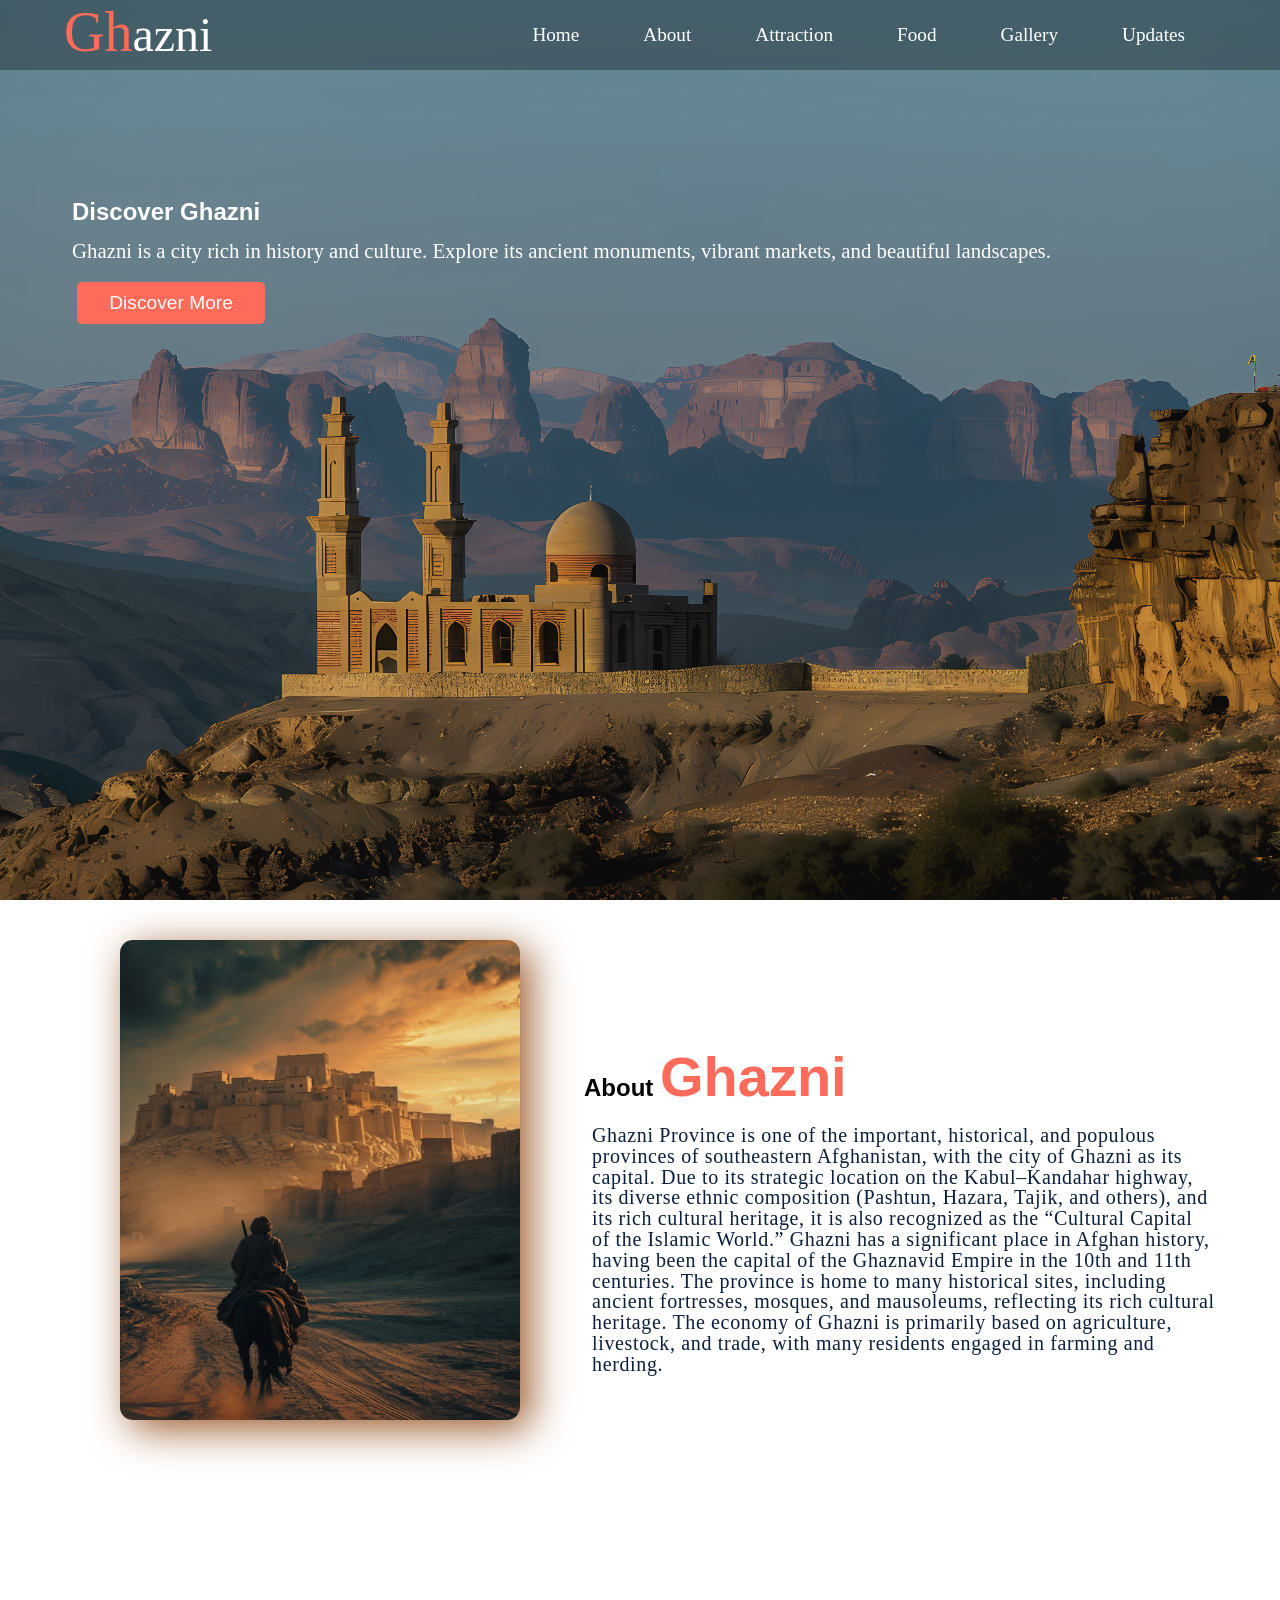
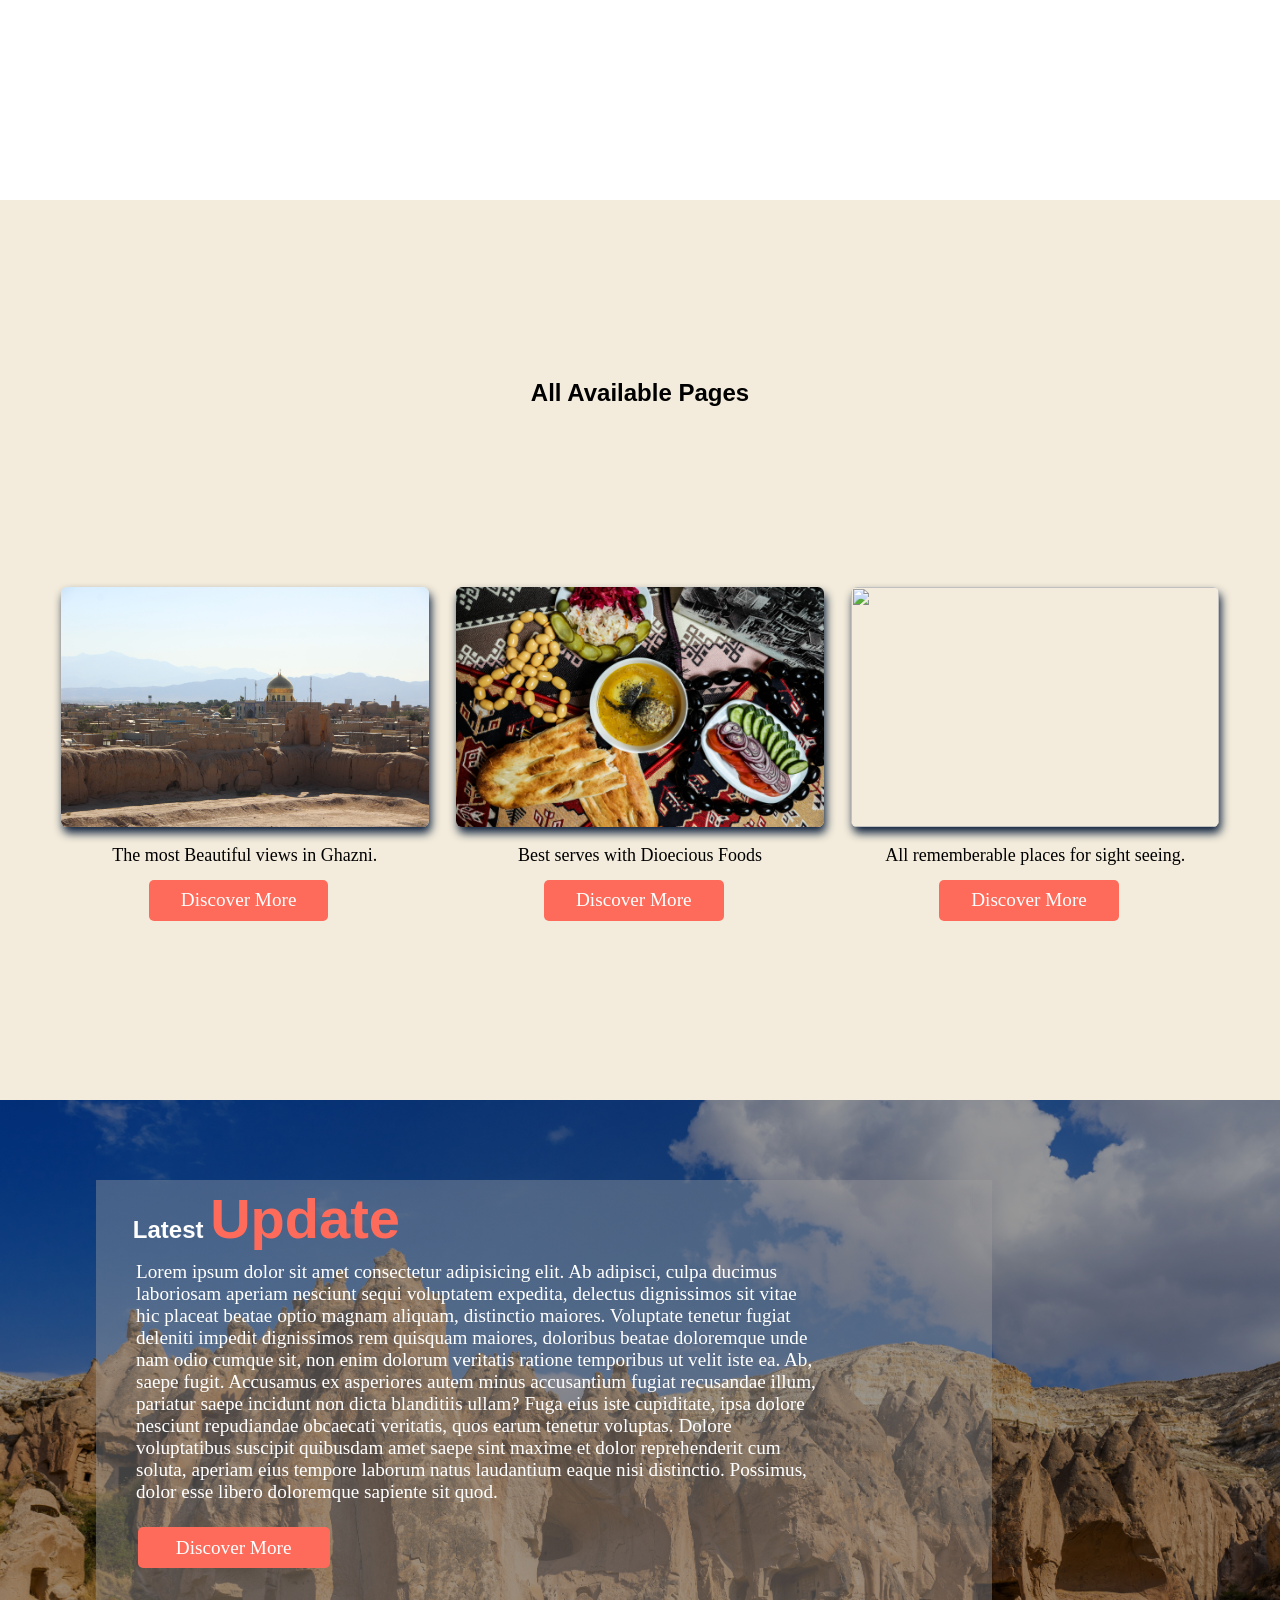
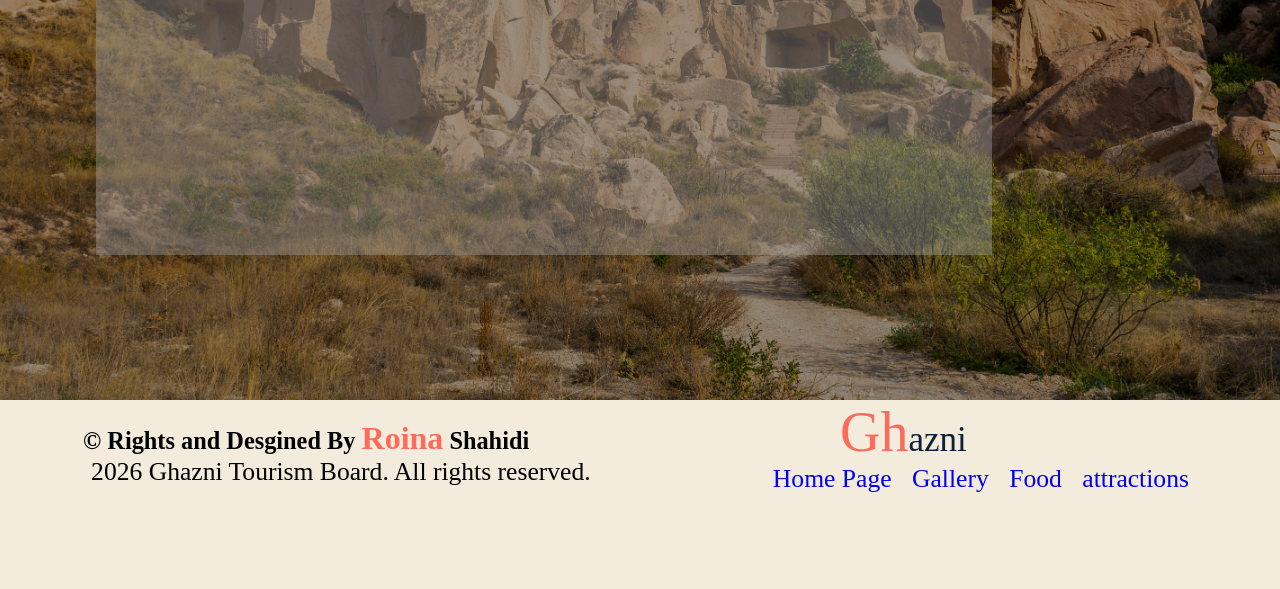
==== Ghazni/index.html @ 9720f102 "Merge branch 'main' of https://github.com/GU-org/web-dev-cohort-2025 into Kabul-food-Mahbooba" ====
<!doctype html>
<html lang="en">
  <head>
    <meta charset="UTF-8" />
    <meta name="viewport" content="width=device-width, initial-scale=1.0" />
    <title>Ghazni Tourism Page</title>
    <link rel="stylesheet" href="style.css" />
  </head>
  <body>
    <main>
      <section class="hero-section" id="hero">
        <header>
          <div class="Index-logo"><span>Gh</span>azni</div>
          <div class="Index-navbar">
            <nav>
              <ul>
                <li><a href="#hero">Home</a></li>
                <li><a href="#about">About</a></li>
                <li><a href="attractions.html">Attraction</a></li>
                <li><a href="food.html">Food</a></li>
                <li><a href="gallery.html">Gallery</a></li>
                <li><a href="#update">Updates</a></li>
              </ul>
            </nav>
          </div>
        </header>
        <div class="hero-para">
          <!-- <h1>Welcome to Ghazni</h1> -->
          <h1>Discover Ghazni</h1>
          <p class="Ph">
            Ghazni is a city rich in history and culture. Explore its ancient
            monuments, vibrant markets, and beautiful landscapes.
          </p>
          <button type="/submit" class="btn">Discover More</button>
        </div>
      </section>

      <section class="about" id="about">
        <img
          src="../Ghazni/images/غزنی/horse-rider-scene-from-ancient-baghdad-inspired-by-video-games.jpg"
          alt="Ghazni a cultural province in Afghanistan"
        />
        <div class="parag">
          <h1>About <span>Ghazni</span></h1>
          <p>
            Ghazni Province is one of the important, historical, and populous
            provinces of southeastern Afghanistan, with the city of Ghazni as
            its capital. Due to its strategic location on the Kabul–Kandahar
            highway, its diverse ethnic composition (Pashtun, Hazara, Tajik, and
            others), and its rich cultural heritage, it is also recognized as
            the “Cultural Capital of the Islamic World.” Ghazni has a
            significant place in Afghan history, having been the capital of the
            Ghaznavid Empire in the 10th and 11th centuries. The province is
            home to many historical sites, including ancient fortresses,
            mosques, and mausoleums, reflecting its rich cultural heritage. The
            economy of Ghazni is primarily based on agriculture, livestock, and
            trade, with many residents engaged in farming and herding.
          </p>
        </div>
      </section>

      <section class="pages">
        <div class="title"><h1>All Available Pages</h1></div>
        <div class="container">
          <!-- Attraction -->
          <div class="attraction image-size">
            <img src="../Ghazni/images/غزنی/travelling.jpg" alt="" />
            <p class="par">The most Beautiful views in Ghazni.</p>
            <button class="bun" type="submit">Discover More</button>
          </div>
          <!-- Attraction -->
          <!-- Food-container -->
          <div class="food-container image-size">
            <img
              src="../Ghazni/images/غزنی/top-view-traditional-azerbaijani-dish-kyufta-bozbash-with-tomatoes-cucumbers-onions-with-tandir-bread-table.jpg"
              alt=""
            />
            <p class="par">Best serves with Dioecious Foods</p>
            <button class="bun" type="submit">Discover More</button>
          </div>
          <!-- Food-container -->
          <!-- photo-gallery -->
          <div class="photo-gallery image-size">
            <img
              src="../Ghazni/images/غزنی/view-world-monument-celebrate-world-heritage-day.jpg"
              alt=""
            />
            <p class="par">All rememberable places for sight seeing.</p>
            <button class="bun" type="submit">Discover More</button>
          </div>
          <!-- photo-gallery -->
        </div>
      </section>

      <section class="update" id="update">
        <div class="update-container">
          <h1>Latest <span>Update</span></h1>
          <p>
            Lorem ipsum dolor sit amet consectetur adipisicing elit. Ab
            adipisci, culpa ducimus laboriosam aperiam nesciunt sequi voluptatem
            expedita, delectus dignissimos sit vitae hic placeat beatae optio
            magnam aliquam, distinctio maiores. Voluptate tenetur fugiat
            deleniti impedit dignissimos rem quisquam maiores, doloribus beatae
            doloremque unde nam odio cumque sit, non enim dolorum veritatis
            ratione temporibus ut velit iste ea. Ab, saepe fugit. Accusamus ex
            asperiores autem minus accusantium fugiat recusandae illum, pariatur
            saepe incidunt non dicta blanditiis ullam? Fuga eius iste
            cupiditate, ipsa dolore nesciunt repudiandae obcaecati veritatis,
            quos earum tenetur voluptas. Dolore voluptatibus suscipit quibusdam
            amet saepe sint maxime et dolor reprehenderit cum soluta, aperiam
            eius tempore laborum natus laudantium eaque nisi distinctio.
            Possimus, dolor esse libero doloremque sapiente sit quod.
          </p>
          <div class="btnn">Discover More</div>
        </div>
      </section>
    </main>
    <footer class="Index-footer">
      <div class="copy">
        <h3>
          &copy; Rights and Desgined By <span class="font">Roina</span> Shahidi
        </h3>
        <p>2026 Ghazni Tourism Board. All rights reserved.</p>
      </div>
      <div class="links">
        <div class="logo"><span>Gh</span>azni</div>
        <a href="#hero">Home Page</a>
        <a href="../Ghazni/gallery.html">Gallery</a>
        <a href="../Ghazni/food.html">Food</a>
        <a href="../Ghazni/attractions.html">attractions</a>
      </div>
    </footer>
  </body>
</html>
---- Ghazni/style.css ----
/* Roina css codes start*/

* {
  margin: 0;
  padding: 0;
  box-sizing: border-box;
}
:root {
  --primary-color: #1f6ae1;
  --secondary-color: #0b1f3b;
  --third-color: #f3ecdc;
  --fourth-color: #ff6b5a;
  --fifth-color: #6fd1c7;
  --sixth-color: #2fa36b;
  --seventh-color: #f5a623;
  --eight-color: #fff;
  --nine-color: #6b7280;
  --tenth-color: #99582a;
}

body {
  font-family: Arial, sans-serif;
  /* background-color: #2fa36b; */
  /* color: #333; */
  width: 90vw;
  height: 100vh;
}

/* header start */
header {
  background-color: rgba(0, 0, 0, 0.3);
  backdrop-filter: blur(10px);
  color: #ffffff;
  display: flex;
  flex-direction: row;
  justify-content: space-between;
  width: 100vw;
  position: fixed;
  top: 0;
  left: 0;
  z-index: 1000;
  padding: 0.01rem 0;
}

span {
  color: var(--fourth-color);
  font-size: 3.5rem;
}
.Index-logo {
  /* background-color: bisque; */
  margin: 0 4rem;
  color: var(--eight-color);
  font-size: 3rem;
  font-family: cursive;
}

.Index-navbar {
  /* background-color: aquamarine; */
  margin: 0 14rem;
  width: 100vw;
}

.Index-navbar nav ul {
  display: flex;
  flex-direction: row;
}
.Index-navbar nav ul li {
  list-style: none;
}
.Index-navbar nav ul li a {
  display: flex;
  flex-direction: row;
  justify-content: space-between;
  padding: 1.5rem 0;
  padding-right: 2rem;
  padding-left: 2rem;
  text-decoration: none;
  font-family: cursive;
  font-size: 1.2rem;
  color: var(--eight-color);
}

/* header end  */

/* hero section start */
main .hero-section {
  width: 100vw;
  height: 100vh;
  background-position: center;
  background-repeat: no-repeat;
  background-size: cover;
  background-image:
    linear-gradient(rgba(58, 52, 52, 0.2), rgba(56, 50, 50, 0.2)),
    url("../Ghazni/images/غزنی/majestic-mosque-islamic-new-year-celebration-with-fantasy-architecture\ \(1\).jpg");
  background-position: center;
}

.hero-para {
  text-align: center;
  position: relative;
  top: 12rem;
  display: inline-block;
}
.hero-para h1,
.Ph {
  color: var(--eight-color);
  padding: 0.4rem 4.5rem;
  display: flex;
  justify-content: start;
}

.hero-para p {
  font-size: 1.3rem;
}

.btn {
  margin-top: 0.8rem;
  padding: 0.6rem 2rem;
  font-size: 1.2rem;
  color: var(--eight-color);
  background-color: var(--fourth-color);
  border: none;
  border-radius: 5px;
  cursor: pointer;
  position: relative;
  right: 24.4rem;
}

.btn:hover {
  background-color: var(--tenth-color);
  color: var(--eight-color);
  padding: 0.8rem 2.5rem;
  transition: 0.3s;
}
/* hero section end */

/* about section start */

.about {
  width: 100vw;
  height: 100vh;
  /* background-color: var(--primary-color); */
  display: flex;
  flex-direction: row;
  justify-content: center;
}

.about img {
  width: 25rem;
  height: 30rem;
  /* background-color: aqua; */
  position: relative;
  top: 2.5rem;
  margin: 0 4rem;
  box-shadow: 10px 9px 40px #99582a;
  border-radius: 0.8rem;
  filter: blur(0.3px);
}

.about img:hover {
  transform: scale(1.05);
  transition: 0.3s;
  border-radius: 0.2rem;
  filter: brightness(1.2);
}

.about .parag p {
  /* text-wrap: wrap; */
  color: var(--secondary-color);
  position: relative;
  top: 10rem;
  width: 40rem;
  letter-spacing: 0.04rem;
  line-height: 1.3rem;
  font-family: "Times New Roman", Times, serif;
  font-size: 20px;
}

.about .parag h1 {
  margin-top: 10rem 0;
  display: inline;
  /* background-color: #f5a623; */
  position: relative;
  top: 9rem;
}
/* about section ends */

/* pages section start */
.pages {
  background-color: var(--third-color);
  width: 100vw;
  height: 100vh;
  display: flex;
  flex-direction: column;
  justify-content: space-evenly;
  align-items: center;
}

.container {
  display: flex;
  flex-direction: row;
  /* justify-content: space-between; */
  gap: 1.7rem;
  align-items: center;
}

.pages .image-size img {
  width: 23rem;
  height: 15rem;
  box-shadow: 2px 6px 10px var(--secondary-color);
  border-radius: 0.4rem;
}
.pages .image-size img:hover {
  transform: scale(1.05);
  transition: 0.3s;
  border-radius: 0.2rem;
  filter: brightness(1.2);
}

.pages .image-size .par {
  font-size: 18px;
  font-family: "Times New Roman", Times, serif;
  text-align: center;
  width: 20rem;
  margin-top: 14px;
  position: relative;
  left: 1.5rem;
}
.bun {
  font-family: "Times New Roman", Times, serif;
  text-align: center;
  position: relative;
  left: 5.5rem;
  margin-top: 14px;
  padding: 0.6rem 2rem;
  font-size: 1.2rem;
  color: var(--eight-color);
  background-color: var(--fourth-color);
  border: none;
  border-radius: 5px;
  cursor: pointer;
}

.bun:hover {
  background-color: var(--tenth-color);
  color: var(--eight-color);
  padding: 0.8rem 2.5rem;
  transition: 0.3s;
}
/* pages section ends*/

/* update section start */

.update {
  width: 100vw;
  height: 100vh;
  background-image:
    linear-gradient(rgba(0, 0, 0, 0.4), rgba(0, 0, 0, 0.4)),
    url(../Ghazni/images/غزنی/cave-town-zelve-valley-cappadocia-turkey.jpg);
  background-position: center;
  background-repeat: no-repeat;
  background-size: cover;
  align-items: center;
}
.update .update-container {
  width: 70vw;
  height: 75vh;
  background: linear-gradient(
    rgba(159, 157, 157, 0.4),
    rgba(164, 162, 162, 0.4)
  );
  position: relative;
  top: 5rem;
  left: 6rem;
}

.update .update-container h1 {
  color: var(--eight-color);
  position: relative;
  top: 0.4rem;
  left: 2.3rem;
}
.update .update-container p {
  width: 55vw;
  color: var(--eight-color);
  font-size: 1.2rem;
  font-family: "Times New Roman", Times, serif;
  text-wrap: wrap;
  position: relative;
  top: 1rem;
  left: 2rem;
  display: flex;
}

.update .update-container .btnn {
  width: 12rem;
  font-family: "Times New Roman", Times, serif;
  text-align: center;
  position: relative;
  left: 2.6rem;
  margin-top: 2.5rem;
  padding: 0.6rem 2rem;
  font-size: 1.2rem;
  color: var(--eight-color);
  background-color: var(--fourth-color);
  border: none;
  border-radius: 5px;
  cursor: pointer;
}

.update .update-container .btnn:hover {
  background-color: var(--tenth-color);
  color: var(--eight-color);
  padding: 0.8rem 2.5rem;
  transition: 0.3s;
  font-size: 1.1rem;
}
/* update section ends */

/* footer start */

.Index-footer {
  background-color: var(--third-color);
  display: flex;
  justify-content: space-around;
  width: 100vw;
  height: 21vh;
}
.Index-footer .copy {
  margin-top: 2px;
  font-family: "Times New Roman", Times, serif;
  margin-top: 20px;
  font-size: 1.3rem;
}
.Index-footer .copy h3 .font {
  color: var(--fourth-color);
  font-size: 2rem;
  font-family: cursive;
}
.links .logo {
  color: #0b1f3b;
  position: relative;
  left: 4.7rem;
  font-size: 35px;
  font-family: cursive;
}

.Index-footer .links a,
p {
  text-decoration: none;
  padding: 0 0.5rem;
  font-size: 1.6rem;
  font-family: "Times New Roman", Times, serif;
}

/* footer ends */

/* Roina css codes end */
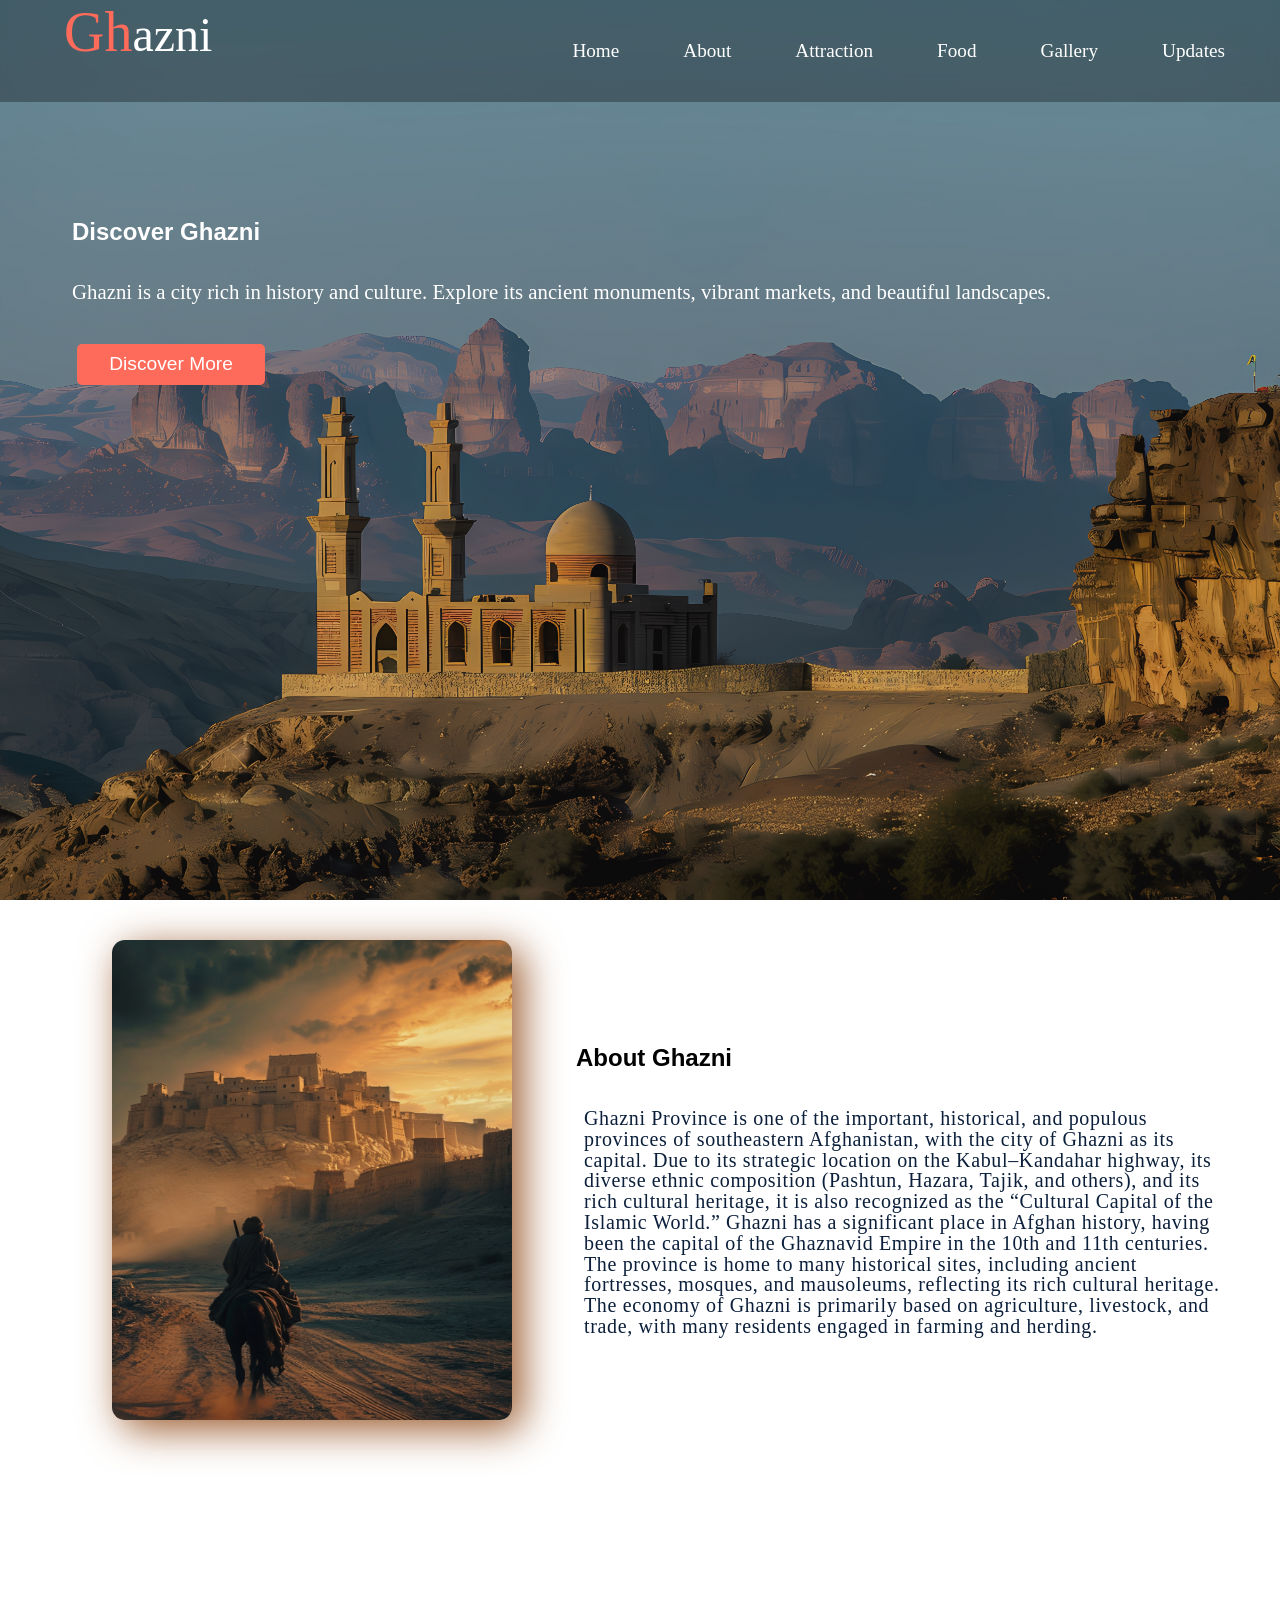
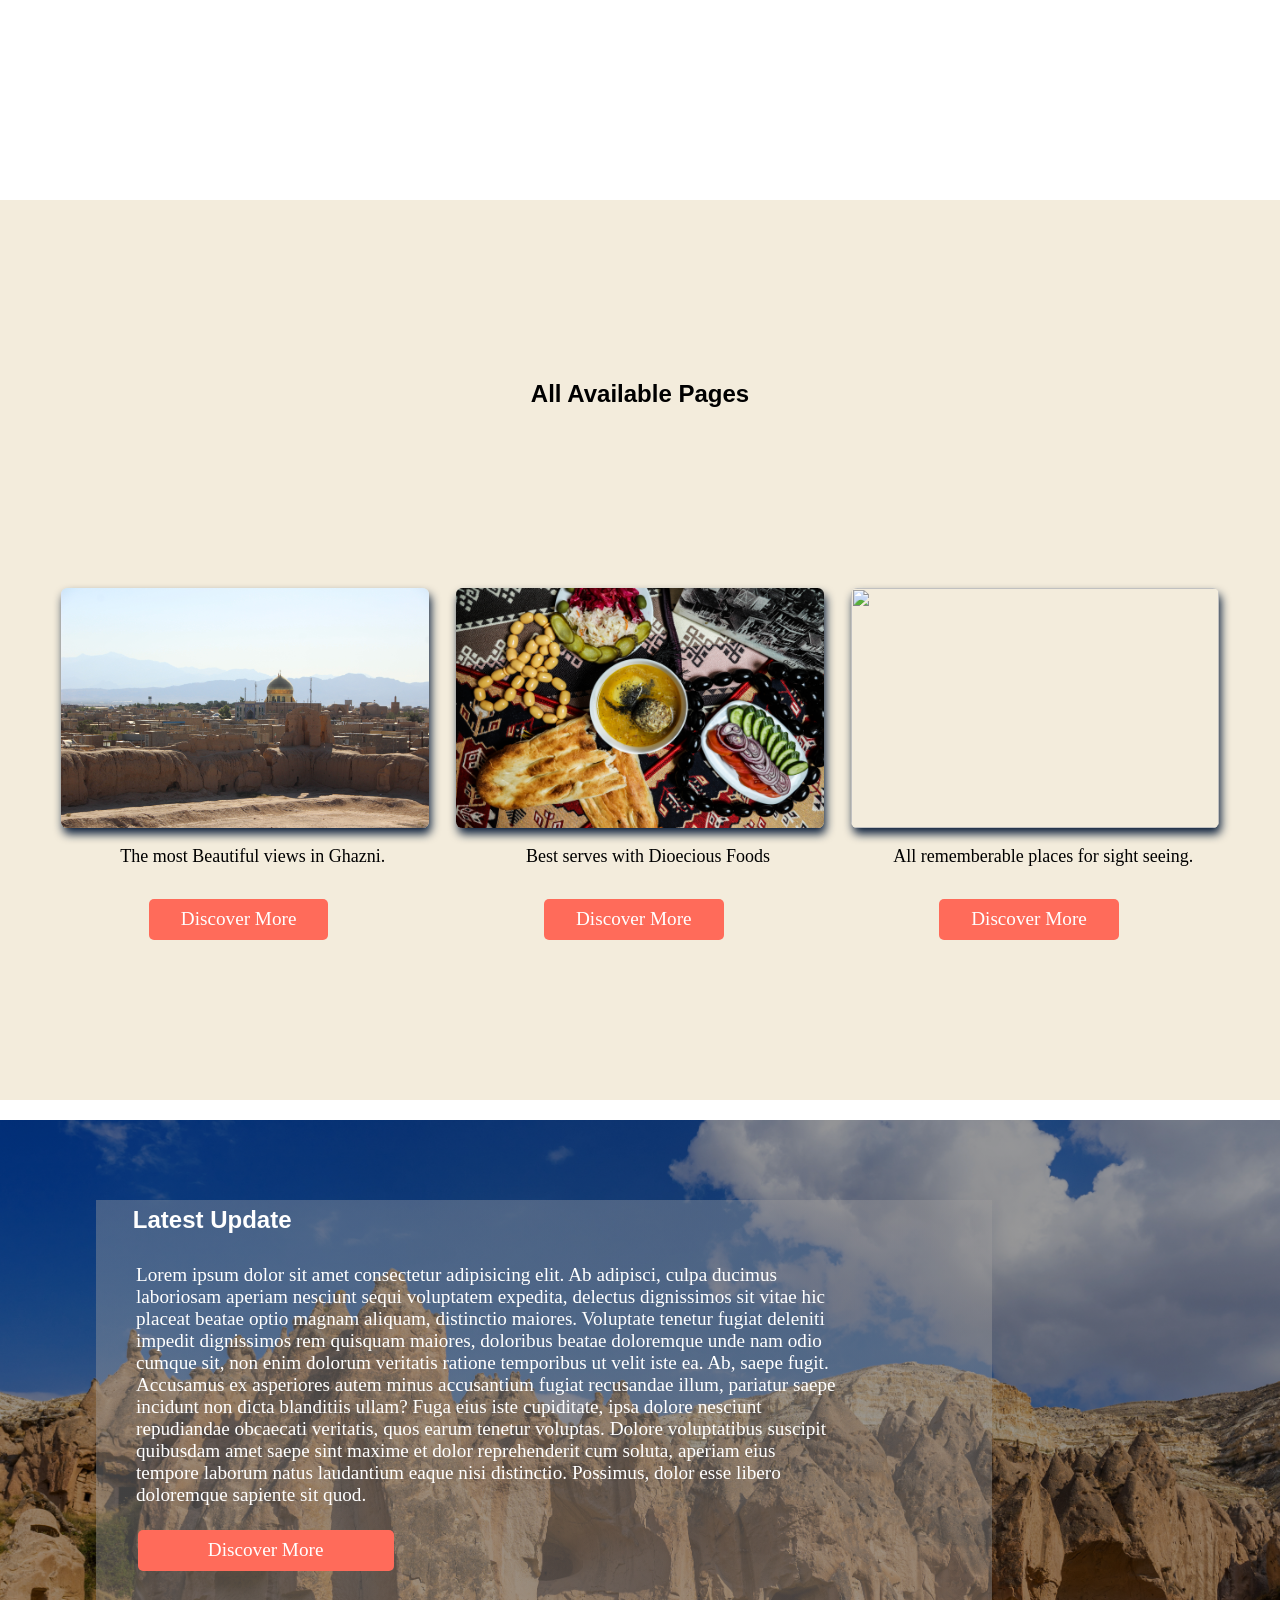
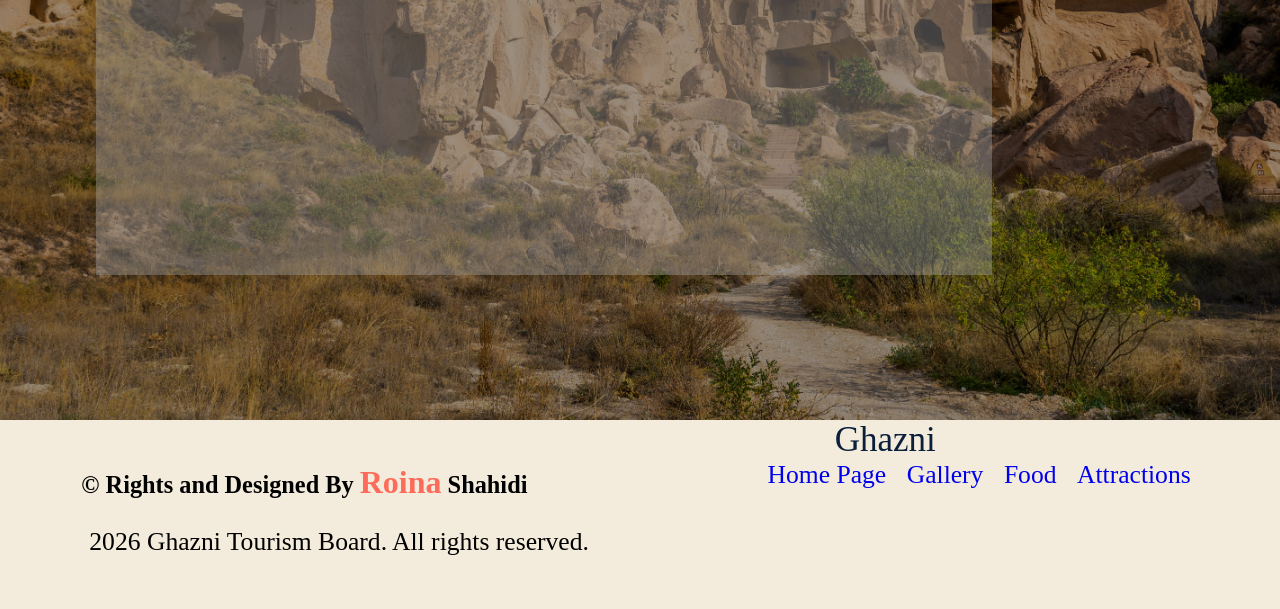
==== commit cda667ca: "Merge 5be6876bf80b7805978fc9ab05a985e4102429e0 into eb34455a8d44b38609162788af2a74534362133a" ====
--- a/Ghazni/index.html
+++ b/Ghazni/index.html
@@ -6,41 +6,40 @@
     <title>Ghazni Tourism Page</title>
     <link rel="stylesheet" href="style.css" />
   </head>
-  <body>
+  <body class="index-page">
     <main>
-      <section class="hero-section" id="hero">
-        <header>
+      <section class="index-hero-section" id="index-hero">
+        <header class="index-header">
           <div class="Index-logo"><span>Gh</span>azni</div>
           <div class="Index-navbar">
             <nav>
               <ul>
-                <li><a href="#hero">Home</a></li>
-                <li><a href="#about">About</a></li>
+                <li><a href="#index-hero">Home</a></li>
+                <li><a href="#index-about">About</a></li>
                 <li><a href="attractions.html">Attraction</a></li>
                 <li><a href="food.html">Food</a></li>
                 <li><a href="gallery.html">Gallery</a></li>
-                <li><a href="#update">Updates</a></li>
+                <li><a href="#index-update">Updates</a></li>
               </ul>
             </nav>
           </div>
         </header>
-        <div class="hero-para">
-          <!-- <h1>Welcome to Ghazni</h1> -->
+        <div class="index-hero-para">
           <h1>Discover Ghazni</h1>
-          <p class="Ph">
+          <p class="index-hero-p">
             Ghazni is a city rich in history and culture. Explore its ancient
             monuments, vibrant markets, and beautiful landscapes.
           </p>
-          <button type="/submit" class="btn">Discover More</button>
+          <button type="submit" class="index-btn">Discover More</button>
         </div>
       </section>
 
-      <section class="about" id="about">
+      <section class="index-about" id="index-about">
         <img
           src="../Ghazni/images/غزنی/horse-rider-scene-from-ancient-baghdad-inspired-by-video-games.jpg"
           alt="Ghazni a cultural province in Afghanistan"
         />
-        <div class="parag">
+        <div class="index-parag">
           <h1>About <span>Ghazni</span></h1>
           <p>
             Ghazni Province is one of the important, historical, and populous
@@ -59,41 +58,40 @@
         </div>
       </section>
 
-      <section class="pages">
+      <section class="index-pages">
         <div class="title"><h1>All Available Pages</h1></div>
-        <div class="container">
+        <div class="index-pages-container">
           <!-- Attraction -->
-          <div class="attraction image-size">
+          <div class="attraction index-image-size">
             <img src="../Ghazni/images/غزنی/travelling.jpg" alt="" />
-            <p class="par">The most Beautiful views in Ghazni.</p>
-            <button class="bun" type="submit">Discover More</button>
+            <p class="index-par">The most Beautiful views in Ghazni.</p>
+            <button class="index-bun" type="submit">Discover More</button>
           </div>
-          <!-- Attraction -->
+
           <!-- Food-container -->
-          <div class="food-container image-size">
+          <div class="food-container index-image-size">
             <img
               src="../Ghazni/images/غزنی/top-view-traditional-azerbaijani-dish-kyufta-bozbash-with-tomatoes-cucumbers-onions-with-tandir-bread-table.jpg"
               alt=""
             />
-            <p class="par">Best serves with Dioecious Foods</p>
-            <button class="bun" type="submit">Discover More</button>
+            <p class="index-par">Best serves with Dioecious Foods</p>
+            <button class="index-bun" type="submit">Discover More</button>
           </div>
-          <!-- Food-container -->
+
           <!-- photo-gallery -->
-          <div class="photo-gallery image-size">
+          <div class="photo-gallery index-image-size">
             <img
               src="../Ghazni/images/غزنی/view-world-monument-celebrate-world-heritage-day.jpg"
               alt=""
             />
-            <p class="par">All rememberable places for sight seeing.</p>
-            <button class="bun" type="submit">Discover More</button>
+            <p class="index-par">All rememberable places for sight seeing.</p>
+            <button class="index-bun" type="submit">Discover More</button>
           </div>
-          <!-- photo-gallery -->
         </div>
       </section>
 
-      <section class="update" id="update">
-        <div class="update-container">
+      <section class="index-update" id="index-update">
+        <div class="index-update-container">
           <h1>Latest <span>Update</span></h1>
           <p>
             Lorem ipsum dolor sit amet consectetur adipisicing elit. Ab
@@ -111,23 +109,24 @@
             eius tempore laborum natus laudantium eaque nisi distinctio.
             Possimus, dolor esse libero doloremque sapiente sit quod.
           </p>
-          <div class="btnn">Discover More</div>
+          <div class="index-btnn">Discover More</div>
         </div>
       </section>
     </main>
+
     <footer class="Index-footer">
       <div class="copy">
         <h3>
-          &copy; Rights and Desgined By <span class="font">Roina</span> Shahidi
+          &copy; Rights and Designed By <span class="font">Roina</span> Shahidi
         </h3>
         <p>2026 Ghazni Tourism Board. All rights reserved.</p>
       </div>
-      <div class="links">
+      <div class="index-footer-links links">
         <div class="logo"><span>Gh</span>azni</div>
-        <a href="#hero">Home Page</a>
+        <a href="#index-hero">Home Page</a>
         <a href="../Ghazni/gallery.html">Gallery</a>
         <a href="../Ghazni/food.html">Food</a>
-        <a href="../Ghazni/attractions.html">attractions</a>
+        <a href="../Ghazni/attractions.html">Attractions</a>
       </div>
     </footer>
   </body>
--- a/Ghazni/style.css
+++ b/Ghazni/style.css
@@ -1,10 +1,14 @@
-/* Roina css codes start*/
-
-* {
+/* INDEX - HOMEPAGE */
+
+body.index-page {
+  font-family: Arial, sans-serif;
+  width: 90vw;
+  min-height: 100vh;
   margin: 0;
   padding: 0;
   box-sizing: border-box;
 }
+
 :root {
   --primary-color: #1f6ae1;
   --secondary-color: #0b1f3b;
@@ -18,16 +22,8 @@
   --tenth-color: #99582a;
 }
 
-body {
-  font-family: Arial, sans-serif;
-  /* background-color: #2fa36b; */
-  /* color: #333; */
-  width: 90vw;
-  height: 100vh;
-}
-
 /* header start */
-header {
+.index-page .index-header {
   background-color: rgba(0, 0, 0, 0.3);
   backdrop-filter: blur(10px);
   color: #ffffff;
@@ -42,32 +38,33 @@
   padding: 0.01rem 0;
 }
 
-span {
+.index-page .Index-logo span {
   color: var(--fourth-color);
   font-size: 3.5rem;
 }
-.Index-logo {
-  /* background-color: bisque; */
+
+.index-page .Index-logo {
   margin: 0 4rem;
   color: var(--eight-color);
   font-size: 3rem;
   font-family: cursive;
 }
 
-.Index-navbar {
-  /* background-color: aquamarine; */
+.index-page .Index-navbar {
   margin: 0 14rem;
   width: 100vw;
 }
 
-.Index-navbar nav ul {
+.index-page .Index-navbar nav ul {
   display: flex;
   flex-direction: row;
 }
-.Index-navbar nav ul li {
+
+.index-page .Index-navbar nav ul li {
   list-style: none;
 }
-.Index-navbar nav ul li a {
+
+.index-page .Index-navbar nav ul li a {
   display: flex;
   flex-direction: row;
   justify-content: space-between;
@@ -80,12 +77,10 @@
   color: var(--eight-color);
 }
 
-/* header end  */
-
 /* hero section start */
-main .hero-section {
-  width: 100vw;
-  height: 100vh;
+.index-page #index-hero {
+  width: 100vw;
+  min-height: 100vh;
   background-position: center;
   background-repeat: no-repeat;
   background-size: cover;
@@ -95,25 +90,26 @@
   background-position: center;
 }
 
-.hero-para {
+.index-page .index-hero-para {
   text-align: center;
   position: relative;
   top: 12rem;
   display: inline-block;
 }
-.hero-para h1,
-.Ph {
+
+.index-page .index-hero-para h1,
+.index-page .index-hero-p {
   color: var(--eight-color);
   padding: 0.4rem 4.5rem;
   display: flex;
   justify-content: start;
 }
 
-.hero-para p {
+.index-page .index-hero-para p {
   font-size: 1.3rem;
 }
 
-.btn {
+.index-page .index-btn {
   margin-top: 0.8rem;
   padding: 0.6rem 2rem;
   font-size: 1.2rem;
@@ -126,29 +122,25 @@
   right: 24.4rem;
 }
 
-.btn:hover {
+.index-page .index-btn:hover {
   background-color: var(--tenth-color);
   color: var(--eight-color);
   padding: 0.8rem 2.5rem;
   transition: 0.3s;
 }
-/* hero section end */
 
 /* about section start */
-
-.about {
-  width: 100vw;
-  height: 100vh;
-  /* background-color: var(--primary-color); */
+.index-page .index-about {
+  width: 100vw;
+  min-height: 100vh;
   display: flex;
   flex-direction: row;
   justify-content: center;
 }
 
-.about img {
+.index-page .index-about img {
   width: 25rem;
   height: 30rem;
-  /* background-color: aqua; */
   position: relative;
   top: 2.5rem;
   margin: 0 4rem;
@@ -157,15 +149,14 @@
   filter: blur(0.3px);
 }
 
-.about img:hover {
+.index-page .index-about img:hover {
   transform: scale(1.05);
   transition: 0.3s;
   border-radius: 0.2rem;
   filter: brightness(1.2);
 }
 
-.about .parag p {
-  /* text-wrap: wrap; */
+.index-page .index-parag p {
   color: var(--secondary-color);
   position: relative;
   top: 10rem;
@@ -176,48 +167,46 @@
   font-size: 20px;
 }
 
-.about .parag h1 {
+.index-page .index-parag h1 {
   margin-top: 10rem 0;
   display: inline;
-  /* background-color: #f5a623; */
   position: relative;
   top: 9rem;
 }
-/* about section ends */
 
 /* pages section start */
-.pages {
+.index-page .index-pages {
   background-color: var(--third-color);
   width: 100vw;
-  height: 100vh;
+  min-height: 100vh;
   display: flex;
   flex-direction: column;
   justify-content: space-evenly;
   align-items: center;
 }
 
-.container {
+.index-page .index-pages-container {
   display: flex;
   flex-direction: row;
-  /* justify-content: space-between; */
   gap: 1.7rem;
   align-items: center;
 }
 
-.pages .image-size img {
+.index-page .index-image-size img {
   width: 23rem;
   height: 15rem;
   box-shadow: 2px 6px 10px var(--secondary-color);
   border-radius: 0.4rem;
 }
-.pages .image-size img:hover {
+
+.index-page .index-image-size img:hover {
   transform: scale(1.05);
   transition: 0.3s;
   border-radius: 0.2rem;
   filter: brightness(1.2);
 }
 
-.pages .image-size .par {
+.index-page .index-par {
   font-size: 18px;
   font-family: "Times New Roman", Times, serif;
   text-align: center;
@@ -226,7 +215,8 @@
   position: relative;
   left: 1.5rem;
 }
-.bun {
+
+.index-page .index-bun {
   font-family: "Times New Roman", Times, serif;
   text-align: center;
   position: relative;
@@ -241,19 +231,17 @@
   cursor: pointer;
 }
 
-.bun:hover {
+.index-page .index-bun:hover {
   background-color: var(--tenth-color);
   color: var(--eight-color);
   padding: 0.8rem 2.5rem;
   transition: 0.3s;
 }
-/* pages section ends*/
 
 /* update section start */
-
-.update {
-  width: 100vw;
-  height: 100vh;
+.index-page .index-update {
+  width: 100vw;
+  min-height: 100vh;
   background-image:
     linear-gradient(rgba(0, 0, 0, 0.4), rgba(0, 0, 0, 0.4)),
     url(../Ghazni/images/غزنی/cave-town-zelve-valley-cappadocia-turkey.jpg);
@@ -262,7 +250,8 @@
   background-size: cover;
   align-items: center;
 }
-.update .update-container {
+
+.index-page .index-update-container {
   width: 70vw;
   height: 75vh;
   background: linear-gradient(
@@ -274,13 +263,14 @@
   left: 6rem;
 }
 
-.update .update-container h1 {
+.index-page .index-update-container h1 {
   color: var(--eight-color);
   position: relative;
   top: 0.4rem;
   left: 2.3rem;
 }
-.update .update-container p {
+
+.index-page .index-update-container p {
   width: 55vw;
   color: var(--eight-color);
   font-size: 1.2rem;
@@ -292,7 +282,7 @@
   display: flex;
 }
 
-.update .update-container .btnn {
+.index-page .index-btnn {
   width: 12rem;
   font-family: "Times New Roman", Times, serif;
   text-align: center;
@@ -308,36 +298,36 @@
   cursor: pointer;
 }
 
-.update .update-container .btnn:hover {
+.index-page .index-btnn:hover {
   background-color: var(--tenth-color);
   color: var(--eight-color);
   padding: 0.8rem 2.5rem;
   transition: 0.3s;
   font-size: 1.1rem;
 }
-/* update section ends */
 
 /* footer start */
-
-.Index-footer {
+.index-page .Index-footer {
   background-color: var(--third-color);
   display: flex;
   justify-content: space-around;
   width: 100vw;
   height: 21vh;
 }
-.Index-footer .copy {
-  margin-top: 2px;
-  font-family: "Times New Roman", Times, serif;
+
+.index-page .Index-footer .copy {
   margin-top: 20px;
+  font-family: "Times New Roman", Times, serif;
   font-size: 1.3rem;
 }
-.Index-footer .copy h3 .font {
+
+.index-page .Index-footer .copy h3 .font {
   color: var(--fourth-color);
   font-size: 2rem;
   font-family: cursive;
 }
-.links .logo {
+
+.index-page .index-footer-links .logo {
   color: #0b1f3b;
   position: relative;
   left: 4.7rem;
@@ -345,14 +335,142 @@
   font-family: cursive;
 }
 
-.Index-footer .links a,
-p {
+.index-page .Index-footer .links a,
+.index-page p {
   text-decoration: none;
   padding: 0 0.5rem;
   font-size: 1.6rem;
   font-family: "Times New Roman", Times, serif;
 }
 
-/* footer ends */
-
-/* Roina css codes end */
+/*-------------------------------------------------------------------------------------------*/
+/* ATTRACTIONS PAGE*/
+.attractions-page {
+  margin: 0;
+  font-family: Arial, sans-serif;
+  background-color: #f8f8f8;
+  color: #333;
+}
+
+/* Header */
+.attractions-head {
+  text-align: center;
+  padding: 30px 20px;
+  background-color: #333;
+  color: white;
+}
+
+.attractions-head h1 {
+  font-size: 3em;
+  margin-bottom: 10px;
+}
+
+.attractions-head p {
+  font-size: 1.2em;
+}
+
+/* Navigation */
+.attractions-Navbar {
+  list-style: none;
+  margin: 0;
+  padding: 0;
+}
+
+.attractions-Navbar a {
+  text-decoration: none;
+  color: white;
+  padding: 14px 20px;
+  display: inline;
+}
+
+.attractions-Navbar a:hover {
+  color: blue;
+}
+
+.attractions-Navbar li {
+  display: inline;
+  float: right;
+}
+
+/* Subject section */
+.attractions-subject {
+  display: flex;
+  flex-direction: column;
+  justify-content: center;
+  align-items: center;
+  text-align: center;
+  margin: auto;
+  padding: 20px;
+  width: 80%;
+}
+
+/* Attractions cards */
+.attractions-container {
+  display: flex;
+  flex-wrap: wrap;
+  justify-content: center;
+  padding: 50px 20px;
+  gap: 30px;
+}
+
+.attractions-card {
+  background-color: white;
+  border-radius: 10px;
+  box-shadow: 0 4px 8px rgba(0,0,0,0.1);
+  width: 300px;
+  overflow: hidden;
+  text-align: center;
+  transition: transform 0.3s, box-shadow 0.3s;
+}
+
+.attractions-card img {
+  width: 100%;
+  height: 200px;
+  object-fit: cover;
+}
+
+.attractions-card h2 {
+  margin: 15px 0 10px;
+}
+
+.attractions-card p {
+  padding: 0 15px 20px;
+  font-size: 0.95em;
+  line-height: 1.4em;
+}
+
+.attractions-card:hover {
+  transform: translateY(-5px);
+  box-shadow: 0 10px 20px rgba(0,0,0,0.2);
+}
+
+/* Buttons inside cards */
+.attractions-card input[type="button"] {
+  background-color: #6b7280;
+  color: white;
+  border: none;
+  padding: 10px 20px;
+  border-radius: 5px;
+  cursor: pointer;
+  font-size: 1em;
+  margin-top: 10px;
+}
+
+/* Footer */
+.attractions-footer {
+  text-align: center;
+  padding: 30px 20px;
+  background-color: #333;
+  color: white;
+}
+
+.attractions-footer a {
+  color: #ffd700;
+  text-decoration: none;
+  margin-top: 10px;
+  display: inline-block;
+}
+
+.attractions-footer a:hover {
+  text-decoration: underline;
+}
